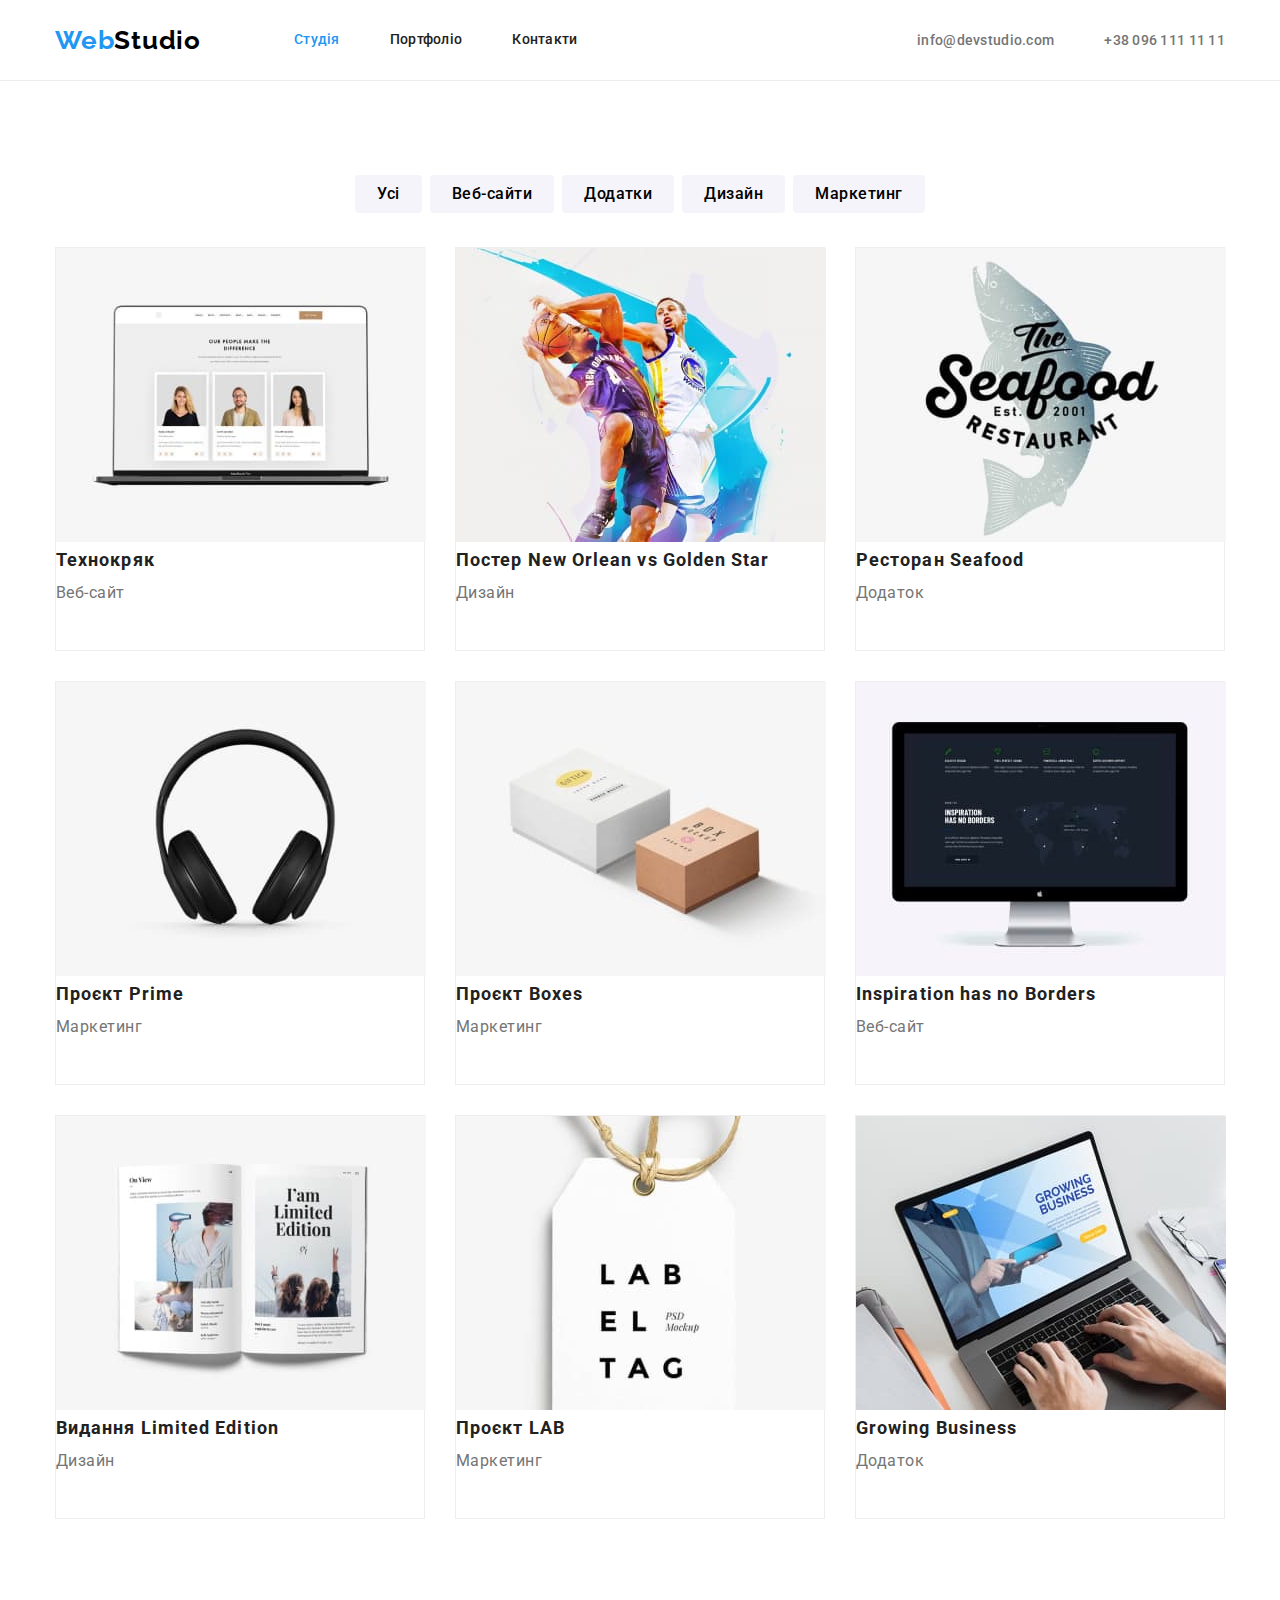
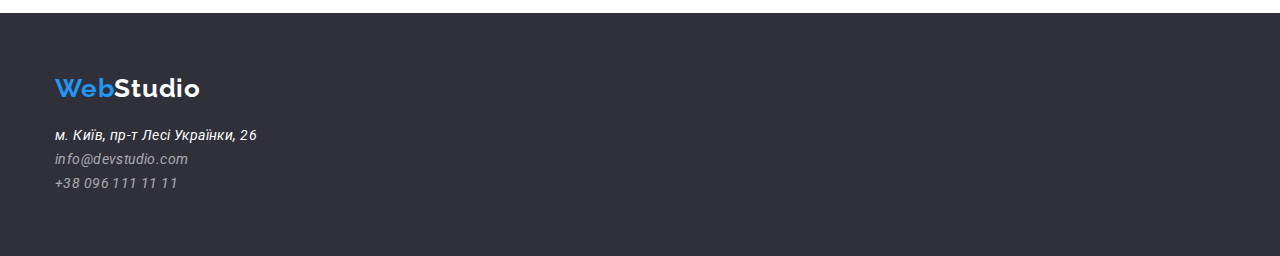
==== portfolio.html @ d287397d "1tritt" ====
<!DOCTYPE html>
<html lang="uk">
    <head>
    
        <meta charset="UTF-8">
        <meta http-equiv="X-UA-Compatible" content="IE=edge">
        <meta name="viewport" content="width=device-width, initial-scale=1.0">
        <title>Головна</title>
        <link rel="preconnect" href="https://fonts.googleapis.com">
    <link rel="preconnect" href="https://fonts.gstatic.com" crossorigin>
    <link href="https://fonts.googleapis.com/css2?family=Raleway:wght@700&family=Roboto:wght@400;500;700;900&display=swap" rel="stylesheet">
    <link rel="stylesheet"  href="https://cdnjs.cloudflare.com/ajax/libs/modern-normalize/1.0.0/modern-normalize.min.css" />
    <link rel="stylesheet" href="./css/style.css">
    </head>
    <body>
    
        <header class=" main-header">
            <!-- navigation-->
            <div class="container header">
              
               <a  class="logo link" href="./index.html" ><span class="logo-color">Web</span>Studio</a>
               <nav>
                 <ul class="list site-nav">
                   <li class="nav-item"><a class="link nav-link activ" href="./index.html" >Студія</a></li>
                   <li class="nav-item"><a class="link nav-link" href="./portfolio.html" >Портфоліо</a></li>
                   <li class="nav-item"><a class="link nav-link" href="#contact" >Контакти</a></li>
                 </ul>
              </nav>
               <ul class="list contact">
                   <li><a class="link contact-link" href="mailto:info@devstudio.com">info@devstudio.com</a></li>
                   <li><a class="link contact-link" href="tel:+380961111111">+38 096 111 11 11</a></li>
               </ul>
            </div>
           
       </header>

    <main>
    <section>
       <div class="container">
        <div class="main-portfolio">
            <ul class="list filter-list ">
                <li>
                    <button class=" filter-btn" type="button">Усі</button>
                </li>
                <li>
                    <button class=" filter-btn" type="button">Веб-сайти</button>
                </li>
                <li>
                    <button class=" filter-btn" type="button">Додатки</button>
                </li>
                <li>
                    <button class=" filter-btn" type="button">Дизайн</button>
                </li>
                <li>
                    <button class=" filter-btn" type="button">Маркетинг</button>
                </li>

            </ul>

            <h1 class="visually-hidden">Портфоліо</h1>
            <ul class="list portfolio">
                <li  class="portfolio-item">
                    <img src="./images/1tehno.jpg" alt="1tehno" width="370">
                    <h2 class="portfolio-title">Технокряк</h2>
                    <p class="portfolio-desc">Веб-сайт</p>
                </li>
                <li class="portfolio-item">
                    <img src="./images/2poster.jpg" alt="poster" width="370">
                    <h2 class="portfolio-title">Постер New Orlean vs Golden Star</h2>
                    <p class="portfolio-desc">Дизайн</p>
                </li>
                <li class="portfolio-item">
                    <img src="./images/3restaurant.jpg" alt="restaurant" width="370">
                    <h2 class="portfolio-title">Ресторан Seafood</h2>
                    <p class="portfolio-desc">Додаток</p>
                
                </li>
                <li class="portfolio-item">
                    <img src="./images/4prime.jpg" alt="prime" width="370">
                    <h2 class="portfolio-title">Проєкт Prime</h2>
                    <p class="portfolio-desc">Маркетинг</p>
                </li>
                <li class="portfolio-item">
                    <img src="./images/5boxes.jpg" alt="boxes" width="370">
                    <h2 class="portfolio-title">Проєкт Boxes</h2>
                    <p class="portfolio-desc">Маркетинг</p>
                </li>
                <li class="portfolio-item">
                    <img src="./images/6inspir.jpg" alt="inspir" width="370">
                    <h2 class="portfolio-title">Inspiration has no Borders</h2>
                    <p class="portfolio-desc">Веб-сайт</p>
                </li>
                <li class="portfolio-item">
                    <img src="./images/7jornal.jpg" alt="jornal" width="370">
                    <h2 class="portfolio-title">Видання Limited Edition</h2>
                    <p class="portfolio-desc">Дизайн</p>
                </li>
                <li class="portfolio-item">
                    <img src="./images/8lab.jpg" alt="lab" width="370">
                    <h2 class="portfolio-title">Проєкт LAB</h2>
                    <p class="portfolio-desc">Маркетинг</p>
                </li>
                <li class="portfolio-item">
                    <img src="./images/9grow.jpg" alt="img1" width="370">
                    <h2 class="portfolio-title">Growing Business</h2>
                    <p class="portfolio-desc">Додаток</p>
                </li>
            </ul>
        </div>
        </div>
    </section>
</main>
<footer class="footer" id="contact">
    <div class="container ">
        <a class="link logo-footer" href="./index.html" ><span class="logo-color">Web</span>Studio</a>
        <address class="adress"> м. Київ, пр-т Лесі Українки, 26
        <br>
        <a class="link adress-link" href="mailto:info@devstudio.com">info@devstudio.com</a>
        <br>
        <a class="link adress-link" href="tel:+380961111111">+38 096 111 11 11</a>    
</address>
    </div>
</footer>

</body>
</html>
---- css/style.css ----
:root {
--background-section-color: #F5F4FA;
--brand-color: #2196F3;
--text-color-white:#FFFFFF;
--desc-color: #757575;
--link-head-color: #757575;
--main-text-color: #212121;
--white-fon-color: #ffffff;
--active-button: #188CE8;
}

body {
   font-family: 'Roboto','Raleway', sans-serif;
   color: var(--main-text-color);
   background-color: var(--white-fon-color);
} 
.link{
   text-decoration: none;
}

.list {
   list-style: none;
}

.visually-hidden {
   position: absolute;
    white-space: nowrap;
    width: 1px;
    height: 1px;
    overflow: hidden;
    border: 0;
    padding: 0;
    clip: rect(0 0 0 0);
    clip-path: inset(50%);
    margin: -1px;
 }
    h1,
    h2,
    h3,
    h4,
    h5,
    h6,
    p {
      margin:0;
    }
    ul {
      margin:0;
      padding:0;
    }
    button {
      cursor: pointer;
      display: block;
      border-radius: 4px;
      
    }
    img {
      display: block;
    }
    .address {
      font-size: normal;
    }
    .container {
      width: 1200px;
      padding-left: 15px;
      padding-right: 15px;
      margin-left: auto;
      margin-right: auto;
      
    }


/* ------- HEADER--------------------шапка*/
.main-header{
   border-bottom: 1px solid #ECECEC;
}
.header {
   display: flex;
   align-items: center;

}
.logo {
   color: #000000;
   font-family: 'Raleway';
   font-size: 26px;
   font-weight: 700;
   line-height: 1.19;
   letter-spacing: 0.03em;

/* identical to box height */
}
.logo-color {
   color: var(--brand-color);
}
/* ---header nav----*/
.site-nav{
   display:flex;
   margin-left: 93px;
}

.site-nav .nav-item+ .nav-item {
   margin-left: 50px;
}
.nav-link{
   display: block;
   padding-top: 32px;
   padding-bottom: 32px;

   color: var(--main-text-color);
   font-size: 14px;
   font-weight: 500;
   line-height: 1.14;
   letter-spacing: 0.02em;
  
}

.nav-link:hover,
.nav-link:focus,
.contact-link:hover , 
.contact-link:focus ,
.adress-link:hover ,
.adress-link:focus , .activ {
   color: var(--brand-color);
}

/* header contact*/
.contact {
   display: flex;
   margin-left: auto;
}
.contact li:not(:first-child){
   margin-left: 50px;
}
.contact-link {
   font-weight: 500;
   font-size: 14px;
   line-height: 1.14;
   letter-spacing: 0.02em;

   color: var(--link-head-color);
}

/* ---main section HERO----------------*/
.hero {
   padding-top: 200px;
   padding-bottom: 200px;

   background-color: rgba(0, 0, 0, 0.25);
   color: var(--text-color-white);
 
}

.hero-title {
   margin-bottom: 30px;

   font-weight: 900;
   font-size: 44px;
   line-height: 1.5;
/* or 136% */

   text-align: center;
   letter-spacing: 0.06em;
   text-transform: uppercase;
}
.hero-btn {
   width:216px;
   height: 50px;
   padding: 0;
   margin-left: auto;
   margin-right: auto;

   background-color: var(--brand-color);
   color: var(--text-color-white);
   cursor: pointer;
   border: none;
   font-family: inherit;
   font-style: normal;
   font-weight: 700;
   font-size: 16px;
   line-height: 1.9;
   /* identical to box height, or 188% */

   text-align: center;
   letter-spacing: 0.06em;
   
  
}

.hero-btn:focus,
.hero-btn:hover {
      background-color:var(--active-button);
   }
/* main section --SPECIAL-- особенности*/

.special {
  padding: 94px 0;
  display: flex;
  gap:30px;
}


.special-title {
   margin-bottom: 10px;
   font-weight: 700;
   font-size: 14px;
   line-height: 1.14;
   letter-spacing: 0.03em;
   text-transform: uppercase;
}
.special-desc {
   color:var(--desc-color);
   font-size: 14px;
   line-height: 1.71;
   /* or 171% */
   letter-spacing: 0.03em;
}

/* main section we are DOING Чим ми займаємося */
.doing-title {
   margin-bottom: 50px;
   font-weight: 700;
   font-size: 36px;
   line-height: 1.17;
   text-align: center;
   letter-spacing: 0.03em;
   color: var(--main-text-color);
}
.doing {
   display: flex;
   gap:30px;
   padding-bottom: 94px;
}

/* main section our team Наша команда */
.team-section {
   background-color: #F5F4FA;
}
.team {
   padding-top: 94px;
   padding-bottom: 94px;
   
}
.team-title {
   margin-bottom: 50px;

   font-weight: 700;
   font-size: 36px;
   line-height: 1.17;
   text-align: center;
   letter-spacing: 0.03em;
}
.teamList {
   display: flex;
   gap:30px;
}

.team-item {
   padding-bottom: 30px;

   background-color:var(--white-fon-color);
}

.teamList-title {
   margin-top: 30px;
   margin-bottom:10px ;

   font-weight: 500;
   font-size: 16px;
   line-height: 1.19;
   /* identical to box height */

   text-align: center;
   letter-spacing: 0.03em;
   color: var(--main-text-color);
}
.teamList-desc {
   font-size: 16px;
   line-height: 1.19;
   /* identical to box height */

   text-align: center;
   letter-spacing: 0.03em;

   color: var(--desc-color);
}
/* footer */
.footer {
   background-color: #2F303A;
   color: var(--text-color-white);
   padding: 60px 0;
} 

.adress {
   font-size: 14px;
   line-height: 1.71;
   /* or 171% */

   letter-spacing: 0.03em;
}
.adress-link {
   font-size: 14px;
   line-height: 1.71;
   /* or 171% */

   letter-spacing: 0.03em;

   color: rgba(255, 255, 255, 0.6);
   
}

.logo-footer {
   display: block;
   margin-bottom: 20px;

   font-family: 'Raleway';
   font-weight: 700;
   font-size: 26px;
   line-height: 1.19;
   /* identical to box height */

   letter-spacing: 0.03em;
   color: var(--text-color-white);
}
/*---------------------portfolio-----page 2-------------*/

/* portfolio main section */
.main-portfolio {
  padding: 94px 0;
}

.filter-list {
   display:flex;
   justify-content: center;
   margin-bottom: 34px;
   margin-right: 0;
 }
.filter-list li {
   margin-left: 8px;
}
.filter-list li:first-child {
   margin-left: 0;
}
.filter-btn {
   display: block;
   padding: 6px 22px;
   background-color: #F5F4FA;
   cursor: pointer;
   border: none;
   font-family: inherit;
   font-weight: 500;
   font-size: 16px;
   line-height: 1.62;
   /* identical to box height, or 162% */

   text-align: center;
   letter-spacing: 0.03em;
}

.filter-btn:hover ,
.filter-btn:focus {
 background-color: var(--brand-color);
 color: var(--text-color-white);
}

.filter-btn:first-child{
   margin-left: 0;
}
.portfolio {
   display:flex;
   flex-wrap:wrap ;  
}
.portfolio-item {
   width:370px;  
   height: 404px;
   box-sizing: border-box; 
   border: 1px solid #EEEEEE;
   margin-right: 30px;
   margin-bottom: 30px;
}
.portfolio-item:nth-child(3n) {
   margin-right:0;
}
.portfolio-item:nth-last-child(-n+3) {
   margin-bottom:0;
}

.portfolio-item p {
   color: var(--desc-color);
}
.portfolio-title {
   font-weight: 700;
   font-size: 18px;
   line-height: 2;
   /* identical to box height, or 200% */

   letter-spacing: 0.06em;
}

.portfolio-desc {
   font-size: 16px;
   line-height: 1.87;
   /* identical to box height, or 188% */
   letter-spacing: 0.03em;
}
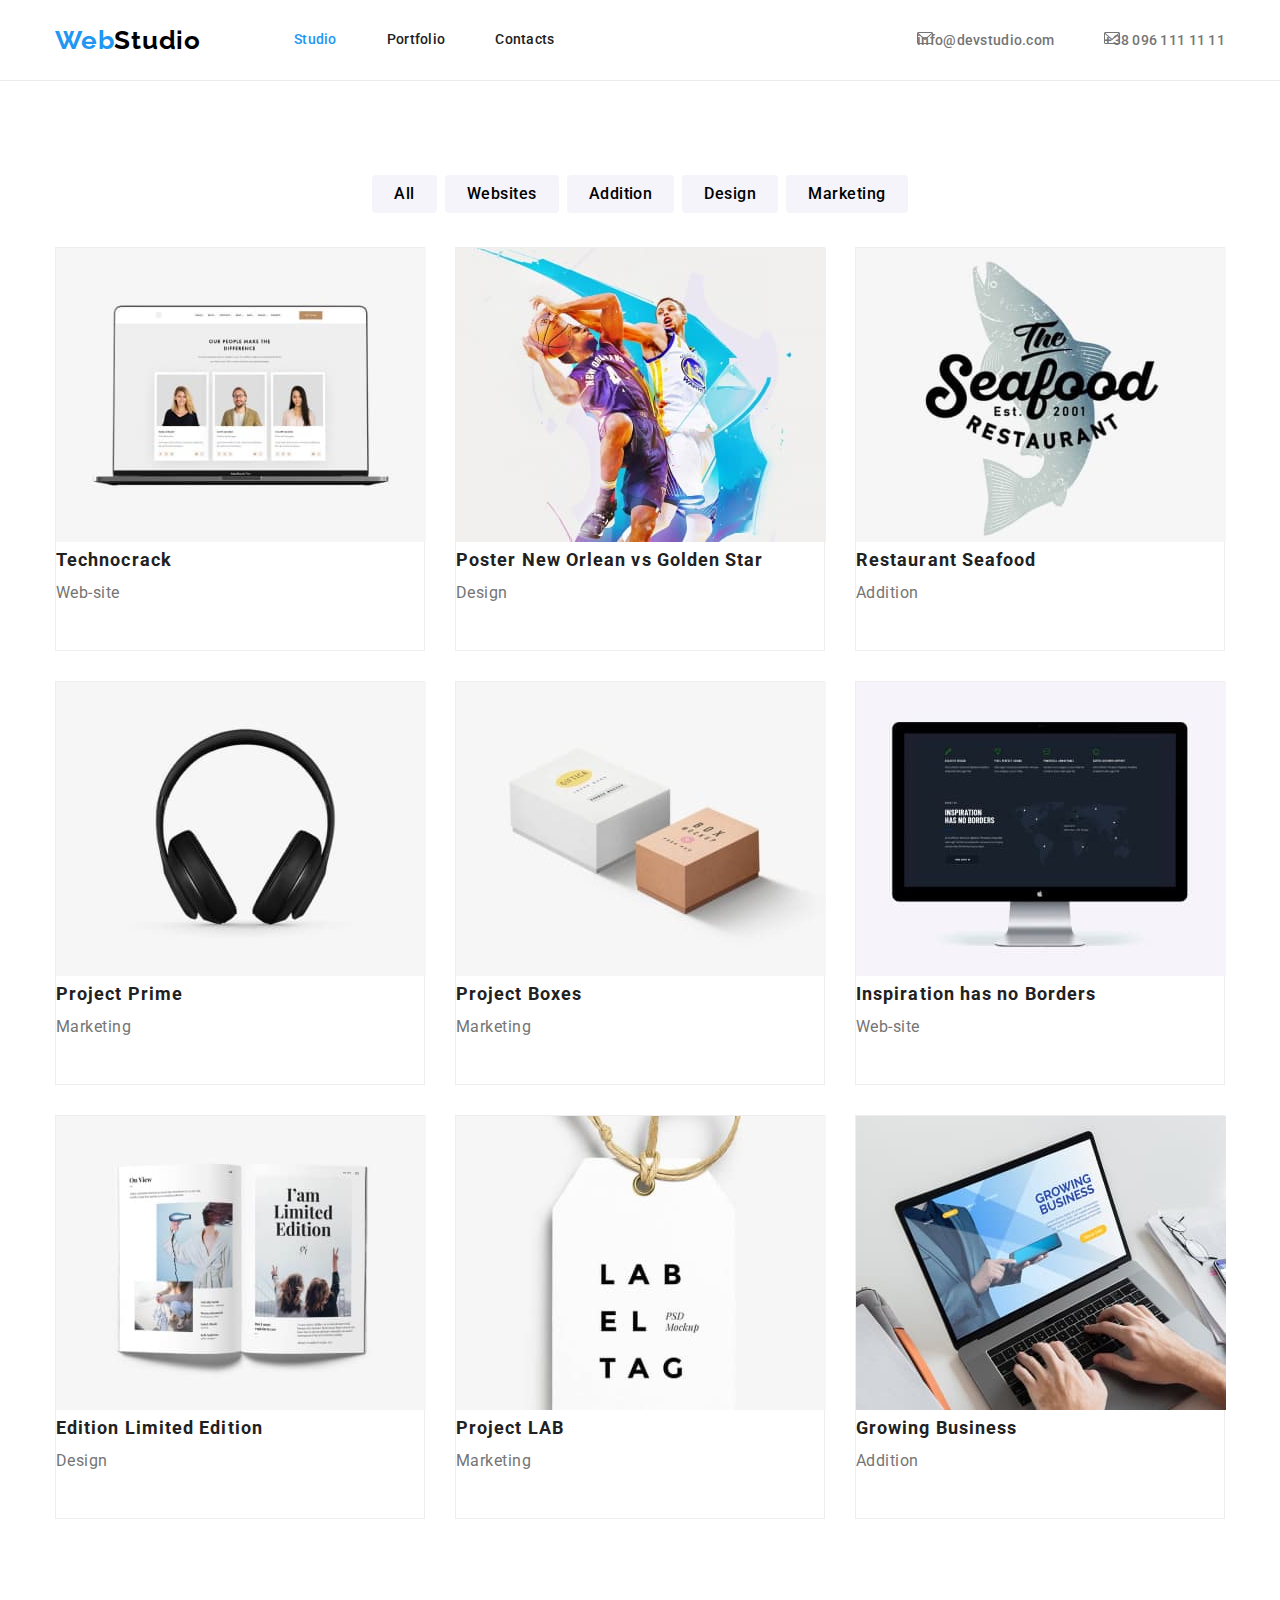
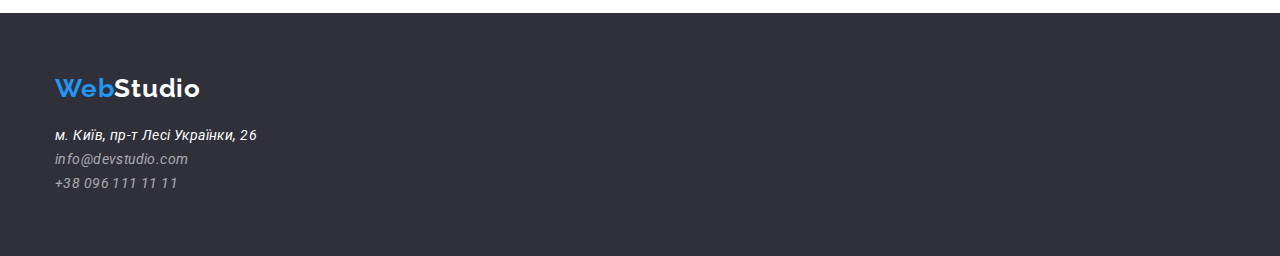
==== commit 3980f826: "en" ====
--- a/portfolio.html
+++ b/portfolio.html
@@ -5,7 +5,7 @@
         <meta charset="UTF-8">
         <meta http-equiv="X-UA-Compatible" content="IE=edge">
         <meta name="viewport" content="width=device-width, initial-scale=1.0">
-        <title>Головна</title>
+        <title>Home</title>
         <link rel="preconnect" href="https://fonts.googleapis.com">
     <link rel="preconnect" href="https://fonts.gstatic.com" crossorigin>
     <link href="https://fonts.googleapis.com/css2?family=Raleway:wght@700&family=Roboto:wght@400;500;700;900&display=swap" rel="stylesheet">
@@ -21,9 +21,9 @@
                <a  class="logo link" href="./index.html" ><span class="logo-color">Web</span>Studio</a>
                <nav>
                  <ul class="list site-nav">
-                   <li class="nav-item"><a class="link nav-link activ" href="./index.html" >Студія</a></li>
-                   <li class="nav-item"><a class="link nav-link" href="./portfolio.html" >Портфоліо</a></li>
-                   <li class="nav-item"><a class="link nav-link" href="#contact" >Контакти</a></li>
+                   <li class="nav-item"><a class="link nav-link activ" href="./index.html" >Studio</a></li>
+                   <li class="nav-item"><a class="link nav-link" href="./portfolio.html" >Portfolio</a></li>
+                   <li class="nav-item"><a class="link nav-link" href="#contact" >Contacts</a></li>
                  </ul>
               </nav>
                <ul class="list contact">
@@ -40,70 +40,70 @@
         <div class="main-portfolio">
             <ul class="list filter-list ">
                 <li>
-                    <button class=" filter-btn" type="button">Усі</button>
+                    <button class=" filter-btn" type="button">All</button>
                 </li>
                 <li>
-                    <button class=" filter-btn" type="button">Веб-сайти</button>
+                    <button class=" filter-btn" type="button">Websites</button>
                 </li>
                 <li>
-                    <button class=" filter-btn" type="button">Додатки</button>
+                    <button class=" filter-btn" type="button">Addition</button>
                 </li>
                 <li>
-                    <button class=" filter-btn" type="button">Дизайн</button>
+                    <button class=" filter-btn" type="button">Design</button>
                 </li>
                 <li>
-                    <button class=" filter-btn" type="button">Маркетинг</button>
+                    <button class=" filter-btn" type="button">Marketing</button>
                 </li>
 
             </ul>
 
-            <h1 class="visually-hidden">Портфоліо</h1>
+            <h1 class="visually-hidden">Portfolio</h1>
             <ul class="list portfolio">
                 <li  class="portfolio-item">
                     <img src="./images/1tehno.jpg" alt="1tehno" width="370">
-                    <h2 class="portfolio-title">Технокряк</h2>
-                    <p class="portfolio-desc">Веб-сайт</p>
+                    <h2 class="portfolio-title">Technocrack</h2>
+                    <p class="portfolio-desc">Web-site</p>
                 </li>
                 <li class="portfolio-item">
                     <img src="./images/2poster.jpg" alt="poster" width="370">
-                    <h2 class="portfolio-title">Постер New Orlean vs Golden Star</h2>
-                    <p class="portfolio-desc">Дизайн</p>
+                    <h2 class="portfolio-title">Poster New Orlean vs Golden Star</h2>
+                    <p class="portfolio-desc">Design</p>
                 </li>
                 <li class="portfolio-item">
                     <img src="./images/3restaurant.jpg" alt="restaurant" width="370">
-                    <h2 class="portfolio-title">Ресторан Seafood</h2>
-                    <p class="portfolio-desc">Додаток</p>
+                    <h2 class="portfolio-title">Restaurant Seafood</h2>
+                    <p class="portfolio-desc">Addition</p>
                 
                 </li>
                 <li class="portfolio-item">
                     <img src="./images/4prime.jpg" alt="prime" width="370">
-                    <h2 class="portfolio-title">Проєкт Prime</h2>
-                    <p class="portfolio-desc">Маркетинг</p>
+                    <h2 class="portfolio-title">Project Prime</h2>
+                    <p class="portfolio-desc">Marketing</p>
                 </li>
                 <li class="portfolio-item">
                     <img src="./images/5boxes.jpg" alt="boxes" width="370">
-                    <h2 class="portfolio-title">Проєкт Boxes</h2>
-                    <p class="portfolio-desc">Маркетинг</p>
+                    <h2 class="portfolio-title">Project Boxes</h2>
+                    <p class="portfolio-desc">Marketing</p>
                 </li>
                 <li class="portfolio-item">
                     <img src="./images/6inspir.jpg" alt="inspir" width="370">
                     <h2 class="portfolio-title">Inspiration has no Borders</h2>
-                    <p class="portfolio-desc">Веб-сайт</p>
+                    <p class="portfolio-desc">Web-site</p>
                 </li>
                 <li class="portfolio-item">
                     <img src="./images/7jornal.jpg" alt="jornal" width="370">
-                    <h2 class="portfolio-title">Видання Limited Edition</h2>
-                    <p class="portfolio-desc">Дизайн</p>
+                    <h2 class="portfolio-title">Edition Limited Edition</h2>
+                    <p class="portfolio-desc">Design</p>
                 </li>
                 <li class="portfolio-item">
                     <img src="./images/8lab.jpg" alt="lab" width="370">
-                    <h2 class="portfolio-title">Проєкт LAB</h2>
-                    <p class="portfolio-desc">Маркетинг</p>
+                    <h2 class="portfolio-title">Project LAB</h2>
+                    <p class="portfolio-desc">Marketing</p>
                 </li>
                 <li class="portfolio-item">
                     <img src="./images/9grow.jpg" alt="img1" width="370">
                     <h2 class="portfolio-title">Growing Business</h2>
-                    <p class="portfolio-desc">Додаток</p>
+                    <p class="portfolio-desc">Addition</p>
                 </li>
             </ul>
         </div>
--- a/css/style.css
+++ b/css/style.css
@@ -137,10 +137,26 @@
    letter-spacing: 0.02em;
 
    color: var(--link-head-color);
-}
-
+   background-image: url(../images/mail.svg);
+   background-repeat: no-repeat;
+
+}
+
+
+.contact::before {
+   contain: '';
+   background-image: url(../images/mail.svg);
+   height: 12px;
+   width: 16px;
+
+}
 /* ---main section HERO----------------*/
 .hero {
+   background-image: url(../images/hero-bg.jpg);
+   background-size: cover;
+   background-position: center;
+   background-repeat: no-repeat;
+   
    padding-top: 200px;
    padding-bottom: 200px;
 
